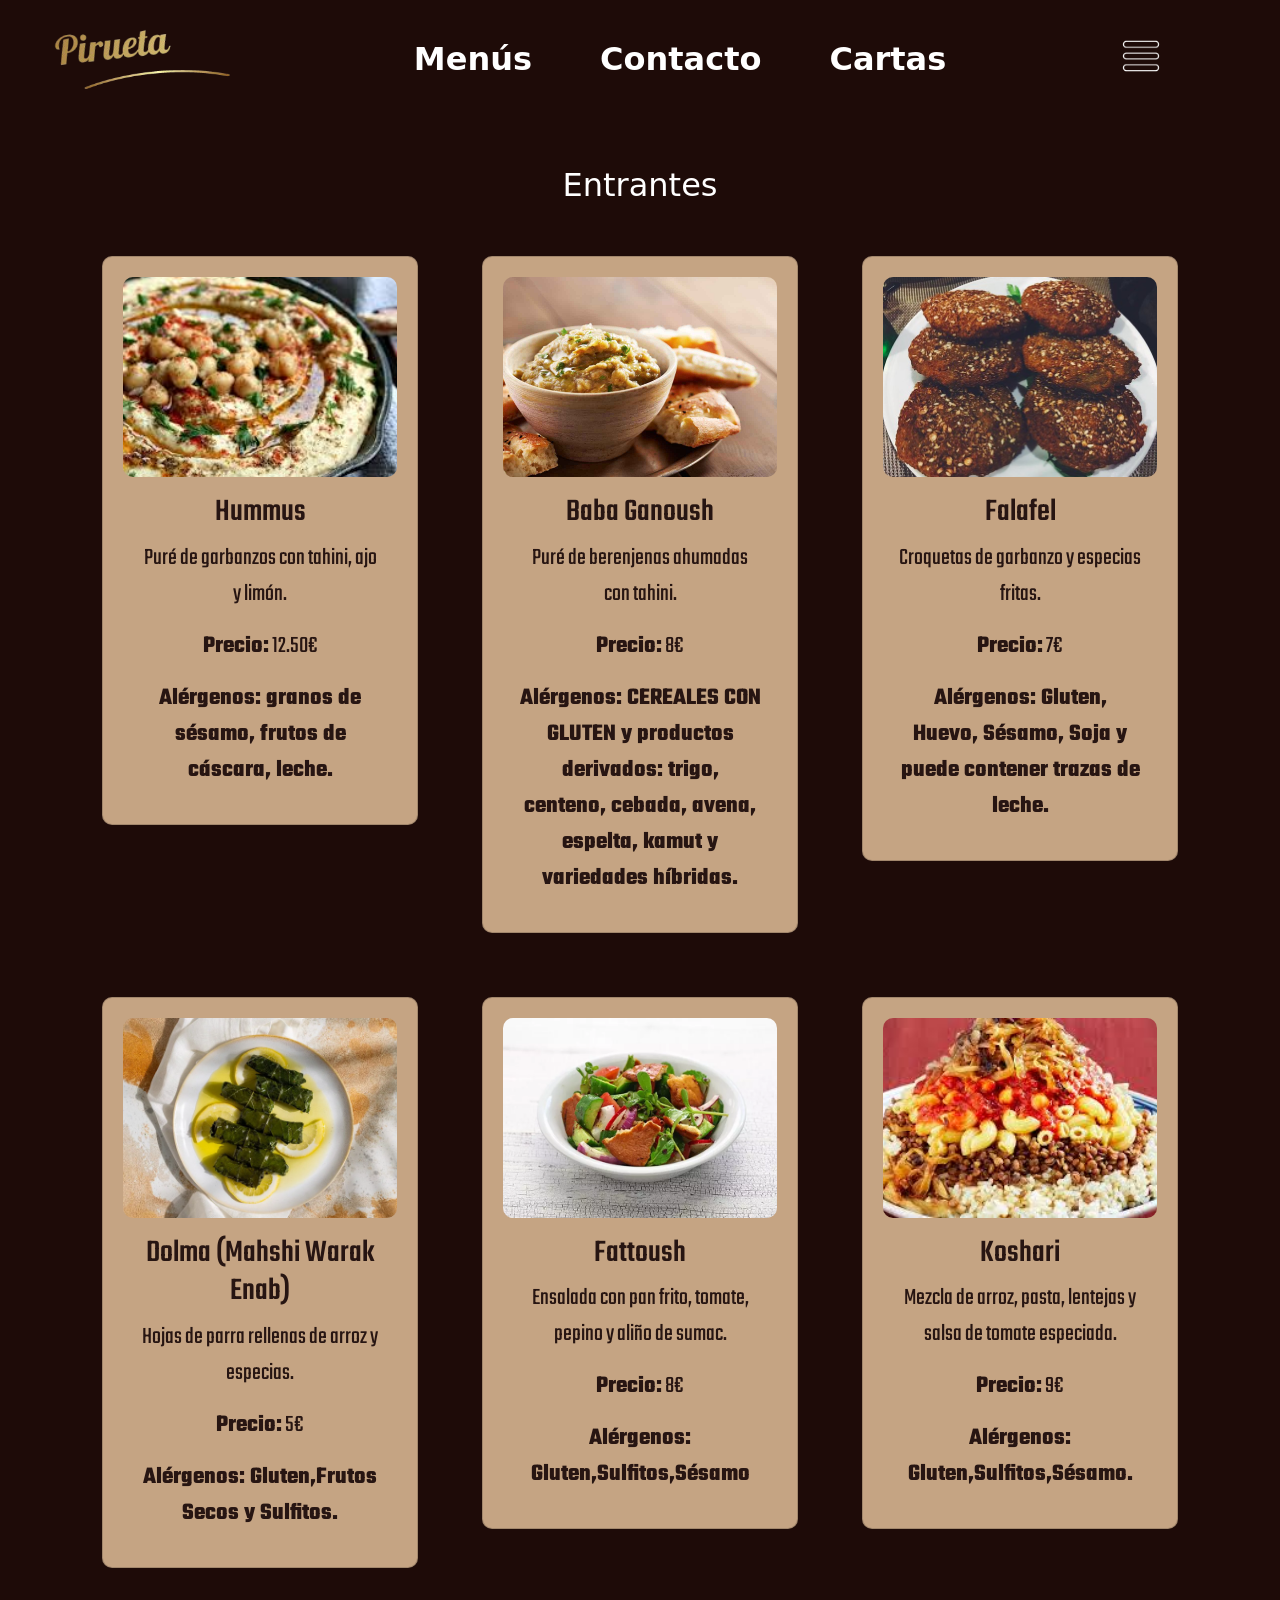
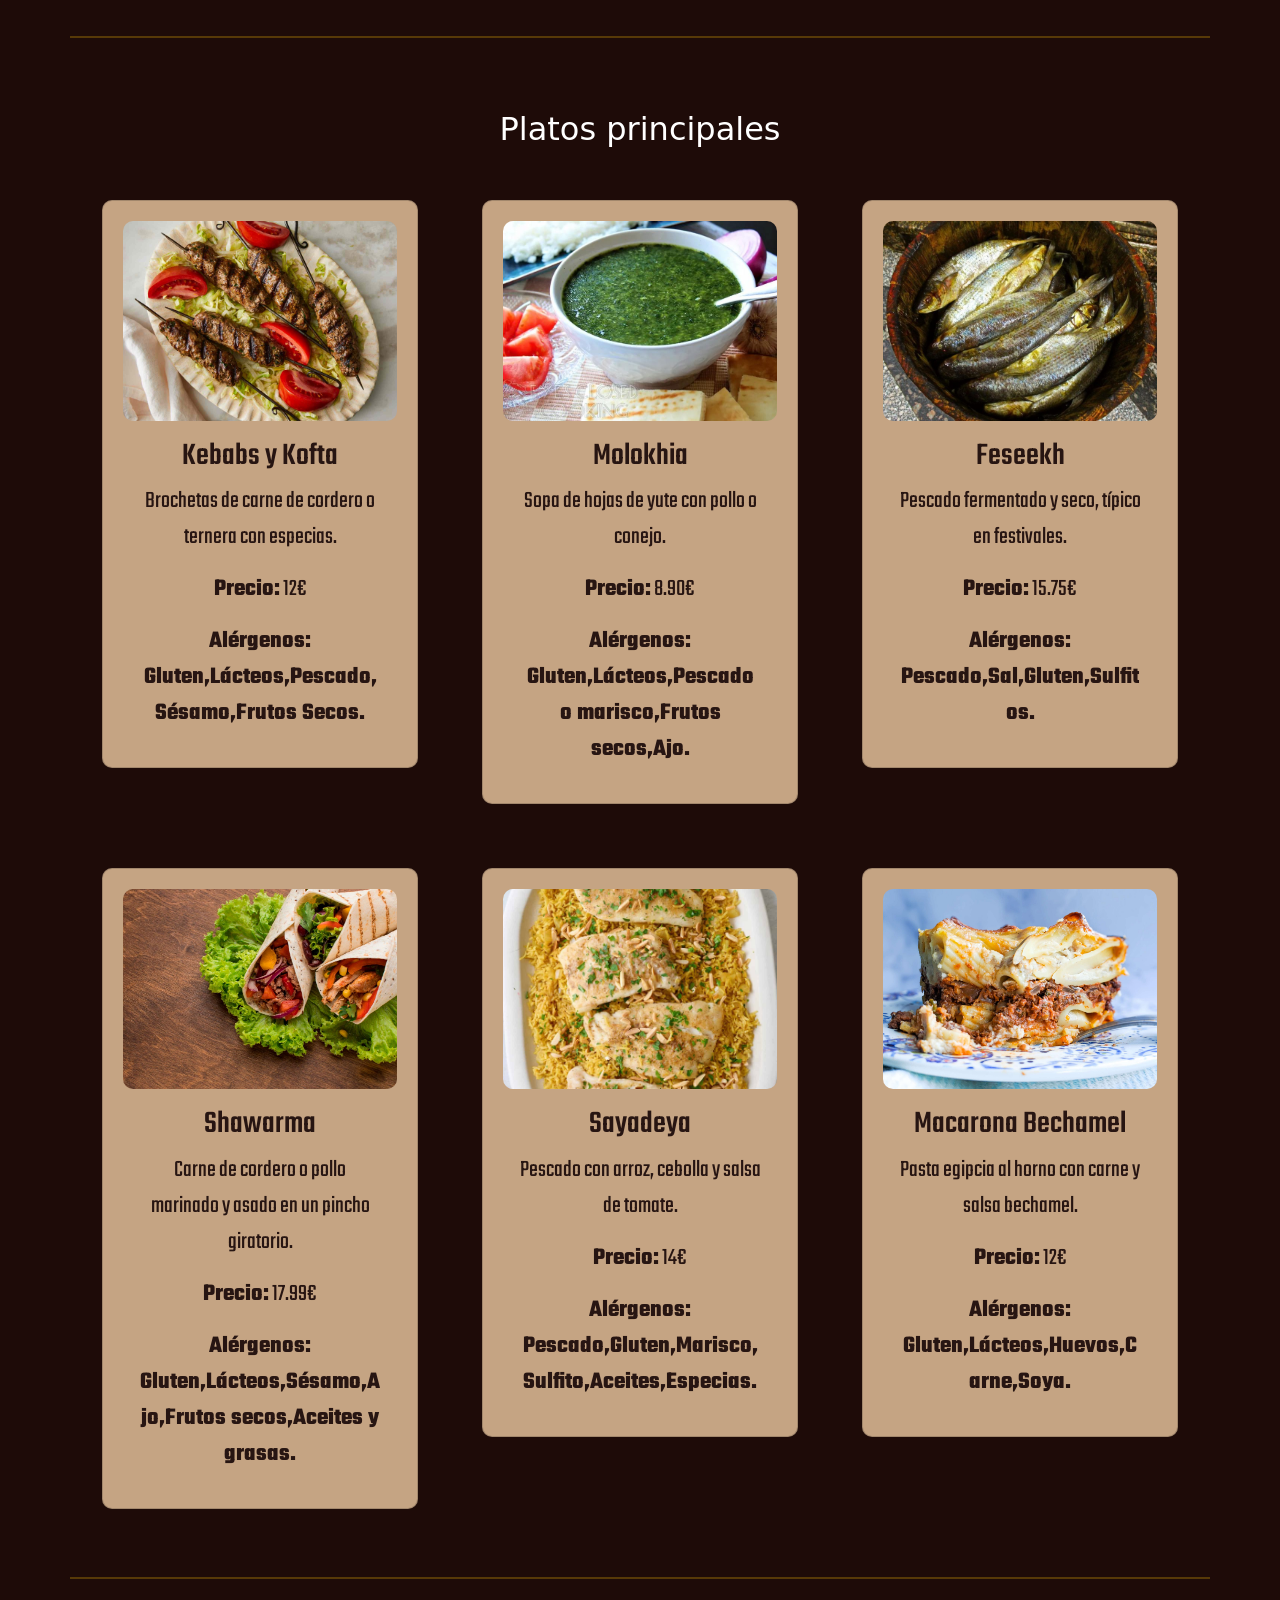
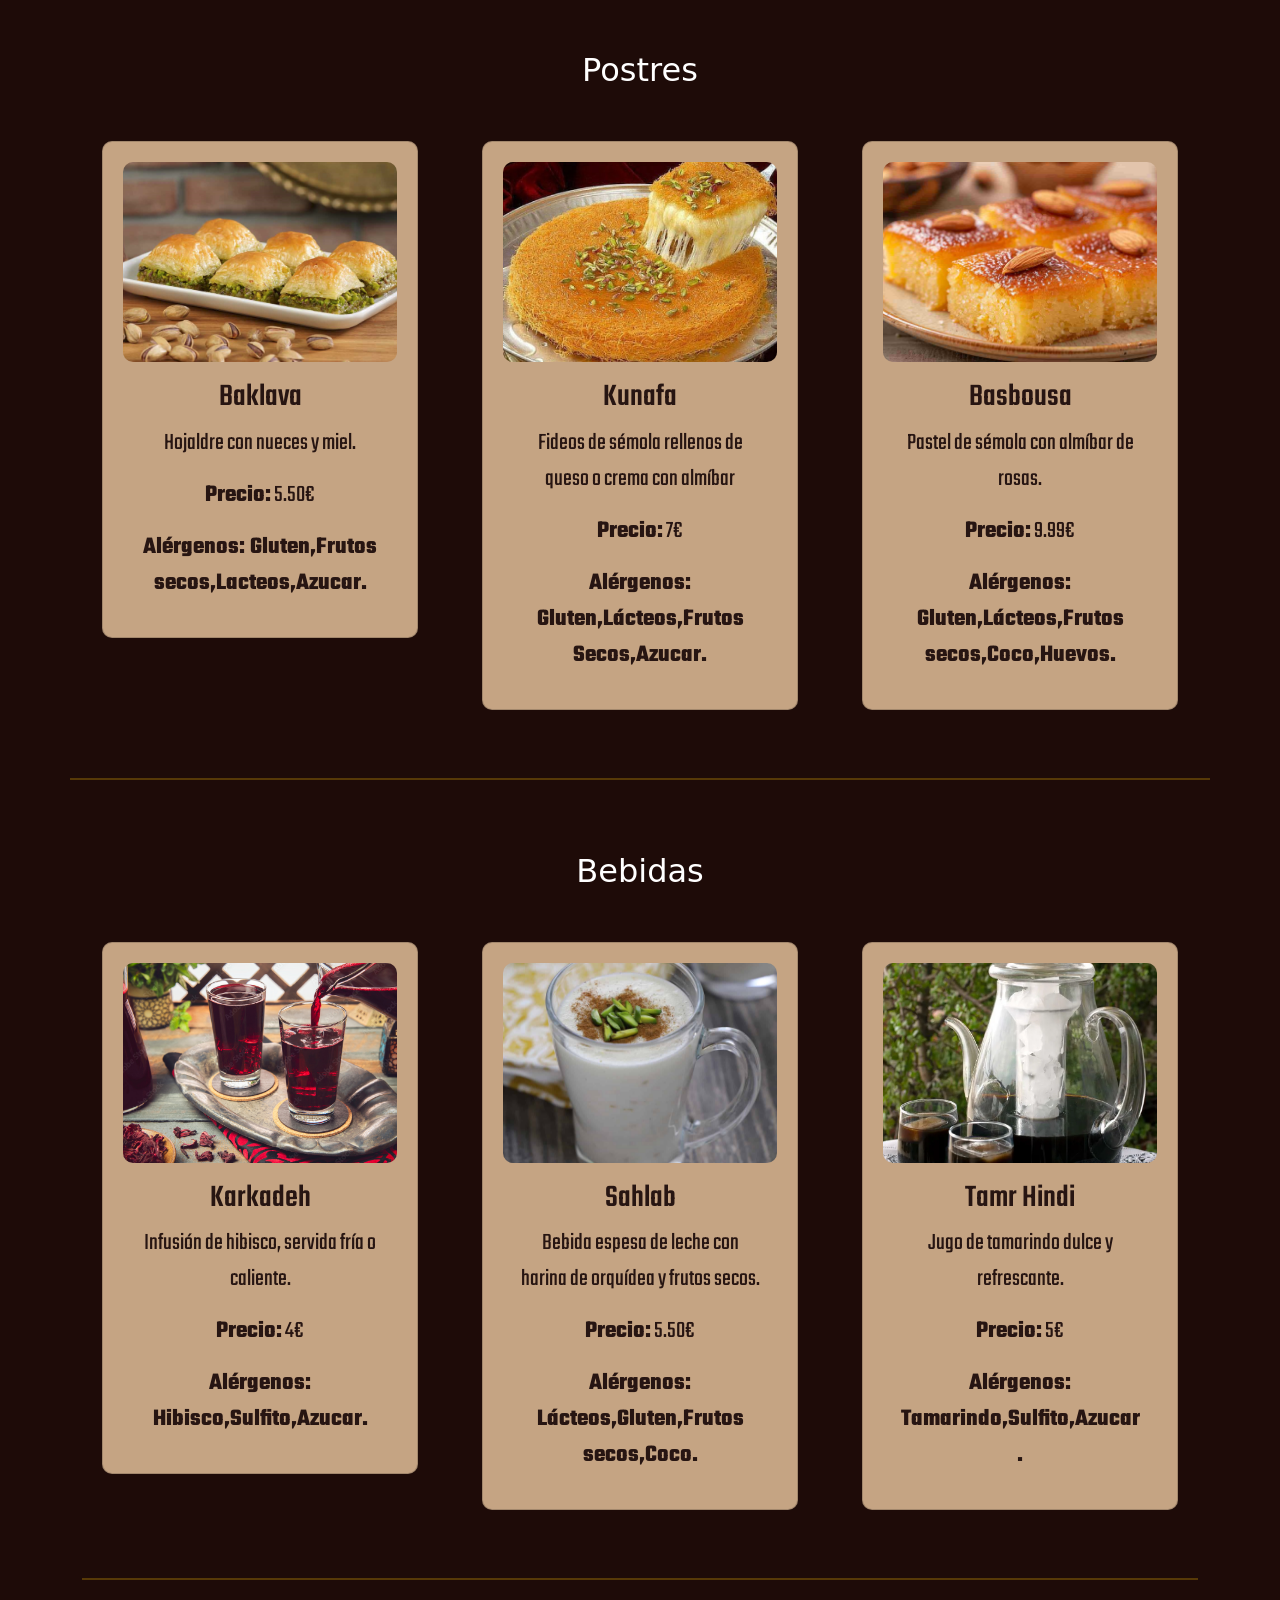
==== views/Carta.html @ cc283c52 "Carta Completada" ====
<!doctype html>
<html lang="en">

<head>
    <title>Carta</title>

    <meta charset="utf-8" />
    <meta name="viewport" content="width=device-width, initial-scale=1, shrink-to-fit=no" />
    <link href="https://cdn.jsdelivr.net/npm/bootstrap@5.3.2/dist/css/bootstrap.min.css" rel="stylesheet"
        integrity="sha384-T3c6CoIi6uLrA9TneNEoa7RxnatzjcDSCmG1MXxSR1GAsXEV/Dwwykc2MPK8M2HN" crossorigin="anonymous" />
    <link rel="stylesheet" href="../styles/scss/carta.css" />
</head>

<body>
    <header>
        <nav class="navbar navbar-light py-4">
            <div class="container d-flex justify-content-between">

                <div>
                    <a href="../Index.html">
                        <img class="image-logo" src="../styles/images/logo.png" alt="Pirueta">
                    </a>
                </div>


                <div class="d-flex gap-5 menu">
                    <h1 class="nav-item">
                        <a class="nav-link" href="#" role="button">Menús</a>
                        <ul class="dropdown-menu">
                            <li><a class="dropdown-item" href="#">Menu Del Dia</a></li>
                            <li><a class="dropdown-item" href="#">Menu De La Semana</a></li>
                            <li><a class="dropdown-item" href="#">Menu Del Mes</a></li>
                    </h1>
                    <h1 class="nav-item">
                        <a class="nav-link" href="#" role="button">Contacto</a>
                        <ul class="dropdown-menu">
                            <li><a class="dropdown-item" href="#">Conócenos</a></li>
                            <li><a class="dropdown-item" href="#">¿Donde nos Ubicamos?</a></li>
                    </h1>
                    <h1 class="nav-item">
                        <a class="nav-link" href="#" role="button">Cartas</a>
                        <ul class="dropdown-menu">
                            <li><a class="dropdown-item" href="Roma.html">Roma</a></li>
                            <li><a class="dropdown-item" href="#">São Paulo</a></li>
                            <li><a class="dropdown-item" href="#">El Cairo</a></li>
                    </h1>
                </div>

                <div>
                    <button class="menubutton" type="button" data-bs-toggle="offcanvas" data-bs-target="#menuOffcanvas"
                        aria-controls="cartOffcanvas">
                    </button>
                </div>
            </div>
        </nav>
    </header>
    <main class="container mt-5">
        <div class="row g-4">
            <!--Entrantes-->
            <h2 class="text-center text-white">Entrantes</h2>
            <div class="col-md-4">
                <div class="card text-center menu-card">
                    <img src="../styles/images/hummus.jpeg" class="card-img-top" alt="Hummus">
                    <div class="card-body">
                        <h5 class="card-title">Hummus</h5>
                        <p class="card-text">Puré de garbanzos con tahini, ajo y limón.</p>
                        <p class="card-text"><strong>Precio:</strong> 12.50€</p>
                        <p class="card-text"><strong>Alérgenos: granos de sésamo, frutos de cáscara, leche.</strong></p>
                    </div>
                </div>
            </div>
            <div class="col-md-4">
                <div class="card text-center menu-card">
                    <img src="../styles/images/Baba Ganoush.jpg" class="card-img-top" alt="Baba Ganoush">
                    <div class="card-body">
                        <h5 class="card-title">Baba Ganoush</h5>
                        <p class="card-text">Puré de berenjenas ahumadas con tahini.</p>
                        <p class="card-text"><strong>Precio:</strong> 8€</p>
                        <p class="card-text"><strong>Alérgenos: CEREALES CON GLUTEN y productos derivados: trigo, centeno, cebada, avena, espelta, kamut y variedades híbridas.</strong></p>
                    </div>
                </div>
            </div>
            <div class="col-md-4">
                <div class="card text-center menu-card">
                    <img src="../styles/images/Falafel.jpg" class="card-img-top" alt="Falafel">
                    <div class="card-body">
                        <h5 class="card-title">Falafel</h5>
                        <p class="card-text">Croquetas de garbanzo y especias fritas.</p>
                        <p class="card-text"><strong>Precio:</strong> 7€</p>
                        <p class="card-text"><strong>Alérgenos: Gluten, Huevo, Sésamo, Soja y puede contener trazas de leche.</strong></p>
                    </div>
                </div>
            </div>
            <div class="col-md-4">
                <div class="card text-center menu-card">
                    <img src="../styles/images/Dolma (Mahshi Warak Enab).webp" class="card-img-top" alt="Dolma (Mahshi Warak Enab)">
                    <div class="card-body">
                        <h5 class="card-title">Dolma (Mahshi Warak Enab)</h5>
                        <p class="card-text"> Hojas de parra rellenas de arroz y especias.</p>
                        <p class="card-text"><strong>Precio:</strong> 5€</p>
                        <p class="card-text"><strong>Alérgenos: Gluten,Frutos Secos y Sulfitos.</strong></p>
                    </div>
                </div>
            </div>
            <div class="col-md-4">
                <div class="card text-center menu-card">
                    <img src="../styles/images/Fattoush.webp" class="card-img-top" alt="Fattoush">
                    <div class="card-body">
                        <h5 class="card-title">Fattoush</h5>
                        <p class="card-text">Ensalada con pan frito, tomate, pepino y aliño de sumac.</p>
                        <p class="card-text"><strong>Precio:</strong> 8€</p>
                        <p class="card-text"><strong>Alérgenos: Gluten,Sulfitos,Sésamo</strong></p>
                    </div>
                </div>
            </div>
            <div class="col-md-4">
                <div class="card text-center menu-card">
                    <img src="../styles/images/Koshari.jpeg" class="card-img-top" alt="Koshari">
                    <div class="card-body">
                        <h5 class="card-title">Koshari</h5>
                        <p class="card-text"> Mezcla de arroz, pasta, lentejas y salsa de tomate especiada.</p>
                        <p class="card-text"><strong>Precio:</strong> 9€</p>
                        <p class="card-text"><strong>Alérgenos: Gluten,Sulfitos,Sésamo.</strong></p>
                    </div>
                </div>
            </div>
            <hr class="border border-warning my-5">
            <!--Platos principales-->
            <h2 class="text-center text-white">Platos principales</h2>
            <div class="col-md-4">
                <div class="card text-center menu-card">
                    <img src="../styles/images/Kebabs y Kofta.jpg" class="card-img-top" alt="Kebabs y Kofta">
                    <div class="card-body">
                        <h5 class="card-title">Kebabs y Kofta</h5>
                        <p class="card-text"> Brochetas de carne de cordero o ternera con especias.</p>
                        <p class="card-text"><strong>Precio:</strong> 12€</p>
                        <p class="card-text"><strong>Alérgenos: Gluten,Lácteos,Pescado,Sésamo,Frutos Secos.</strong></p>
                    </div>
                </div>
            </div>
            <div class="col-md-4">
                <div class="card text-center menu-card">
                    <img src="../styles/images/Molokhia.jpg" class="card-img-top" alt="Molokhia">
                    <div class="card-body">
                        <h5 class="card-title">Molokhia</h5>
                        <p class="card-text"> Sopa de hojas de yute con pollo o conejo.</p>
                        <p class="card-text"><strong>Precio:</strong> 8.90€</p>
                        <p class="card-text"><strong>Alérgenos: Gluten,Lácteos,Pescado o marisco,Frutos secos,Ajo.</strong></p>
                    </div>
                </div>
            </div>
            <div class="col-md-4">
                <div class="card text-center menu-card">
                    <img src="../styles/images/Feseekh.jpg" class="card-img-top" alt="Feseekh">
                    <div class="card-body">
                        <h5 class="card-title">Feseekh</h5>
                        <p class="card-text">  Pescado fermentado y seco, típico en festivales.</p>
                        <p class="card-text"><strong>Precio:</strong> 15.75€</p>
                        <p class="card-text"><strong>Alérgenos: Pescado,Sal,Gluten,Sulfitos.</strong></p>
                    </div>
                </div>
            </div>
            <div class="col-md-4">
                <div class="card text-center menu-card">
                    <img src="../styles/images/Shawarma.jpg" class="card-img-top" alt="Shawarma">
                    <div class="card-body">
                        <h5 class="card-title">Shawarma</h5>
                        <p class="card-text"> Carne de cordero o pollo marinado y asado en un pincho giratorio.</p>
                        <p class="card-text"><strong>Precio:</strong> 17.99€</p>
                        <p class="card-text"><strong>Alérgenos: Gluten,Lácteos,Sésamo,Ajo,Frutos secos,Aceites y grasas.</strong></p>
                    </div>
                </div>
            </div>
            <div class="col-md-4">
                <div class="card text-center menu-card">
                    <img src="../styles/images/Sayadeya.jpg" class="card-img-top" alt="Sayadeya">
                    <div class="card-body">
                        <h5 class="card-title">Sayadeya</h5>
                        <p class="card-text"> Pescado con arroz, cebolla y salsa de tomate.</p>
                        <p class="card-text"><strong>Precio:</strong> 14€</p>
                        <p class="card-text"><strong>Alérgenos: Pescado,Gluten,Marisco,Sulfito,Aceites,Especias.</strong></p>
                    </div>
                </div>
            </div>
            <div class="col-md-4">
                <div class="card text-center menu-card">
                    <img src="../styles/images/Macarona Bechamel.jpg" class="card-img-top" alt="Macarona Bechamel ">
                    <div class="card-body">
                        <h5 class="card-title">Macarona Bechamel </h5>
                        <p class="card-text"> Pasta egipcia al horno con carne y salsa bechamel.</p>
                        <p class="card-text"><strong>Precio:</strong> 12€</p>
                        <p class="card-text"><strong>Alérgenos: Gluten,Lácteos,Huevos,Carne,Soya.</strong></p>
                    </div>
                </div>
            </div>
            <hr class="border border-warning my-5">
            <!--Postres-->
            <h2 class="text-center text-white">Postres</h2>
            <div class="col-md-4">
                <div class="card text-center menu-card">
                    <img src="../styles/images/Baklava.png" class="card-img-top" alt="Baklava ">
                    <div class="card-body">
                        <h5 class="card-title">Baklava </h5>
                        <p class="card-text"> Hojaldre con nueces y miel.</p>
                        <p class="card-text"><strong>Precio:</strong> 5.50€</p>
                        <p class="card-text"><strong>Alérgenos: Gluten,Frutos secos,Lacteos,Azucar.</strong></p>
                    </div>
                </div>
            </div>
            <div class="col-md-4">
                <div class="card text-center menu-card">
                    <img src="../styles/images/Kunafa.jpg" class="card-img-top" alt="Kunafa ">
                    <div class="card-body">
                        <h5 class="card-title">Kunafa </h5>
                        <p class="card-text"> Fideos de sémola rellenos de queso o crema con almíbar</p>
                        <p class="card-text"><strong>Precio:</strong> 7€</p>
                        <p class="card-text"><strong>Alérgenos: Gluten,Lácteos,Frutos Secos,Azucar.</strong></p>
                    </div>
                </div>
            </div>
            <div class="col-md-4">
                <div class="card text-center menu-card">
                    <img src="../styles/images/Basbousa.jpg" class="card-img-top" alt="Basbousa ">
                    <div class="card-body">
                        <h5 class="card-title">Basbousa </h5>
                        <p class="card-text"> Pastel de sémola con almíbar de rosas.</p>
                        <p class="card-text"><strong>Precio:</strong> 9.99€</p>
                        <p class="card-text"><strong>Alérgenos: Gluten,Lácteos,Frutos secos,Coco,Huevos.</strong></p>
                    </div>
                </div>
            </div>
            <hr class="border border-warning my-5">
            <!--Bebidas-->
            <h2 class="text-center text-white">Bebidas</h2>
            <div class="col-md-4">
                <div class="card text-center menu-card">
                    <img src="../styles/images/Karkadeh.jpg" class="card-img-top" alt="Karkadeh ">
                    <div class="card-body">
                        <h5 class="card-title">Karkadeh </h5>
                        <p class="card-text"> Infusión de hibisco, servida fría o caliente.</p>
                        <p class="card-text"><strong>Precio:</strong> 4€</p>
                        <p class="card-text"><strong>Alérgenos: Hibisco,Sulfito,Azucar.</strong></p>
                    </div>
                </div>
            </div>
            <div class="col-md-4">
                <div class="card text-center menu-card">
                    <img src="../styles/images/Sahlab.jpg" class="card-img-top" alt="Sahlab">
                    <div class="card-body">
                        <h5 class="card-title">Sahlab </h5>
                        <p class="card-text"> Bebida espesa de leche con harina de orquídea y frutos secos.</p>
                        <p class="card-text"><strong>Precio:</strong> 5.50€</p>
                        <p class="card-text"><strong>Alérgenos: Lácteos,Gluten,Frutos secos,Coco.</strong></p>
                    </div>
                </div>
            </div>
            <div class="col-md-4">
                <div class="card text-center menu-card">
                    <img src="../styles/images/Tamr Hindi.webp" class="card-img-top" alt="Tamr Hindi">
                    <div class="card-body">
                        <h5 class="card-title">Tamr Hindi</h5>
                        <p class="card-text"> Jugo de tamarindo dulce y refrescante.</p>
                        <p class="card-text"><strong>Precio:</strong> 5€</p>
                        <p class="card-text"><strong>Alérgenos: Tamarindo,Sulfito,Azucar.</strong></p>
                    </div>
                </div>
            </div>
        </div>
        <hr class="border border-warning my-5">

        <!--Offcanvas-->
        <div class="offcanvas offcanvas-start custom-offcanvas" tabindex="-1" id="menuOffcanvas"
            aria-labelledby="menuOffcanvasLabel">
            <div class="offcanvas-body d-flex justify-content-between">
                <div class="d-flex align-content-between flex-wrap logo-section">
                    <h2 class="logo">Pirueta</h2>
                    <h2 class="terms">Terminos Y Condiciones</h2>
                </div>

                <div class="divider"></div>

                <div class="ms-4 destinations">
                    <a href="Roma.html" class="city">Roma</a>
                    <a class="city">São Paulo</a>
                    <a href="Elcairo.html" class="city">El cairo</a>
                </div>
            </div>
        </div>
        </div>
    </main>


    <footer>

    </footer>

    <script src="https://cdn.jsdelivr.net/npm/@popperjs/core@2.11.8/dist/umd/popper.min.js"
        integrity="sha384-I7E8VVD/ismYTF4hNIPjVp/Zjvgyol6VFvRkX/vR+Vc4jQkC+hVqc2pM8ODewa9r"
        crossorigin="anonymous"></script>

    <script src="https://cdn.jsdelivr.net/npm/bootstrap@5.3.2/dist/js/bootstrap.min.js"
        integrity="sha384-BBtl+eGJRgqQAUMxJ7pMwbEyER4l1g+O15P+16Ep7Q9Q+zqX6gSbd85u4mG4QzX+"
        crossorigin="anonymous"></script>
</body>

</html>
---- styles/scss/carta.css ----
@import url("https://fonts.googleapis.com/css2?family=Geist+Mono:wght@100..900&family=Lavishly+Yours&family=Roboto:ital,wght@0,100;0,300;0,400;0,500;0,700;0,900;1,100;1,300;1,400;1,500;1,700;1,900&display=swap");
@import url("https://fonts.googleapis.com/css2?family=Monsieur+La+Doulaise&family=Pochaevsk&family=Roboto:ital,wght@0,100..900;1,100..900&family=Teko:wght@300..700&display=swap");
body,
html {
  background-color: #1e0b08;
  overflow-x: hidden;
}

main {
  animation: fade-in 2s ease-in-out;
}

@keyframes fade-in {
  0% {
    opacity: 0;
  }
  100% {
    opacity: 1;
  }
}
.navbar {
  width: 95%;
}
.navbar .image-logo {
  height: 70px;
}
.navbar .menu {
  text-align: center;
}
.navbar .menu .nav-item {
  font-size: 2rem;
  font-weight: bold;
  color: #ffffff;
  margin: 0 10px;
  position: relative;
}
.navbar .menu .nav-item:hover > .dropdown-menu {
  display: block;
}
.navbar .menu .nav-item a {
  color: #ffffff;
  text-decoration: none;
  transition: color 0.3s ease-in-out;
}
.navbar .menu .nav-item a:hover {
  color: gold;
}
.navbar .menu .nav-item .dropdown-menu {
  background-color: #f5deb3;
  border: none;
  display: none;
  position: absolute;
  top: 100%;
  left: 0;
}
.navbar .menu .nav-item .dropdown-item {
  background-color: #f5deb3;
  color: #271512;
  transition: background 0.3s, color 0.3s;
}
.navbar .menu .nav-item .dropdown-item:hover {
  background-color: #efca86;
  color: black;
}

.menubutton {
  background-image: url("../images/menu.png");
  background-size: cover;
  background-color: transparent;
  height: 50px;
  width: 50px;
  border: transparent;
}

.custom-offcanvas {
  width: 400px;
  background: wheat;
  color: #1e0b08;
  font-family: "Serif", serif;
  display: flex;
  text-align: right;
  padding: 20px;
}
.custom-offcanvas #menuOffcanvas {
  animation: fade-incanvas 3s;
}
@keyframes fade-incanvas {
  0% {
    opacity: 0;
  }
  50% {
    opacity: 0.7;
  }
  100% {
    opacity: 1;
  }
}
.custom-offcanvas .offcanvas-body {
  text-align: start;
}
.custom-offcanvas .offcanvas-body .logo-section {
  margin-bottom: 20px;
}
.custom-offcanvas .offcanvas-body .logo-section .logo {
  font-size: 28px;
  font-weight: bold;
}
.custom-offcanvas .offcanvas-body .logo-section .terms {
  font-size: 1.5rem;
}
.custom-offcanvas .offcanvas-body .divider {
  width: 1px;
  height: 20%;
  background-color: #1e0b08;
  position: absolute;
  left: 55%;
  top: 0;
  bottom: 0;
}
.custom-offcanvas .offcanvas-body .destinations {
  display: flex;
  flex-direction: column;
  gap: 15px;
  width: 80%;
}
.custom-offcanvas .offcanvas-body .destinations .city {
  font-size: 22px;
  font-weight: 500;
  cursor: pointer;
  text-decoration: none;
  color: #1e0b08;
}

.menu-card {
  background-color: #C5A483;
}
.menu-card .card-title {
  font-family: "Teko", serif;
  font-size: 2rem;
  color: #271512;
}
.menu-card .card-text {
  font-family: "Teko", serif;
  font-size: 1.5rem;
  color: #271512;
}

.menu-card {
  margin: 20px;
  padding: 20px;
  border-radius: 10px;
  transition: box-shadow 0.3s ease-in-out;
}
.menu-card img {
  width: 100%;
  height: 200px;
  -o-object-fit: cover;
     object-fit: cover;
  border-radius: 10px;
}
.menu-card:hover {
  box-shadow: 0 0 20px 0 rgba(0, 0, 0, 0.4);
}/*# sourceMappingURL=carta.css.map */
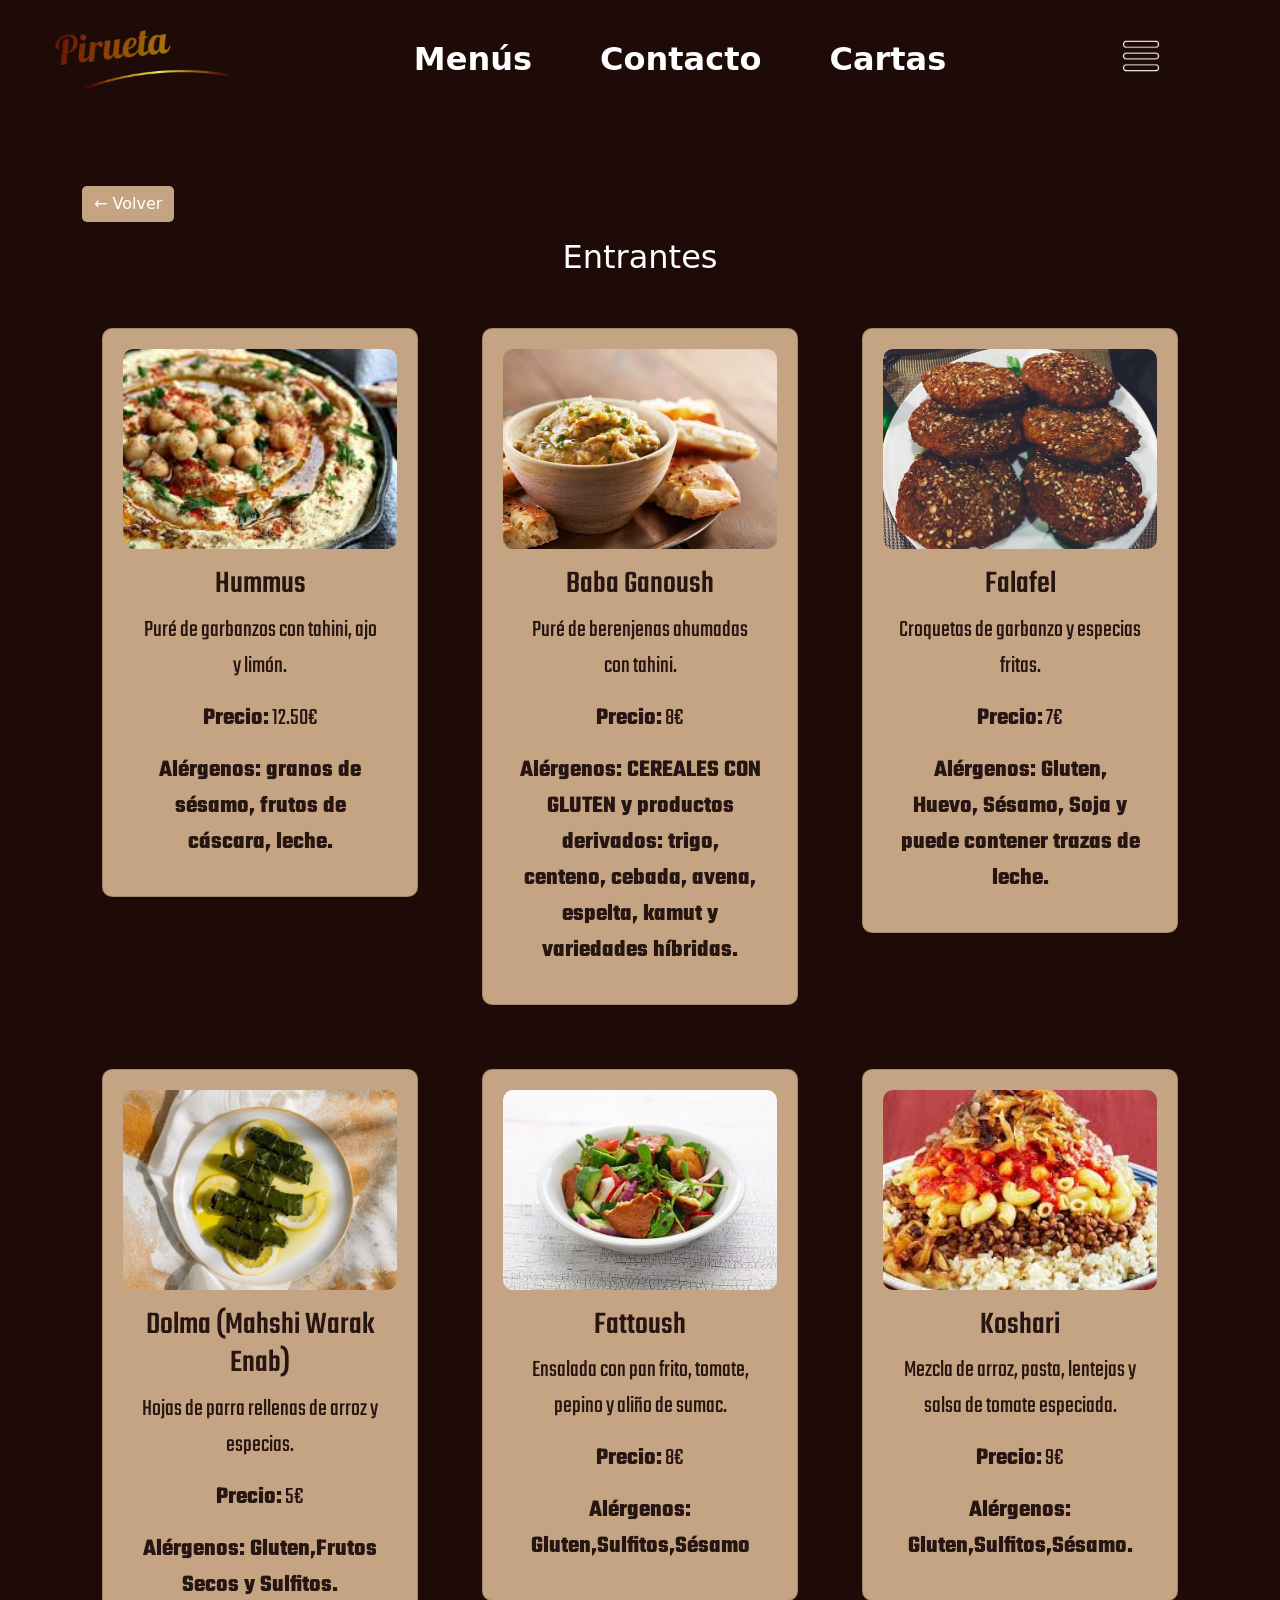
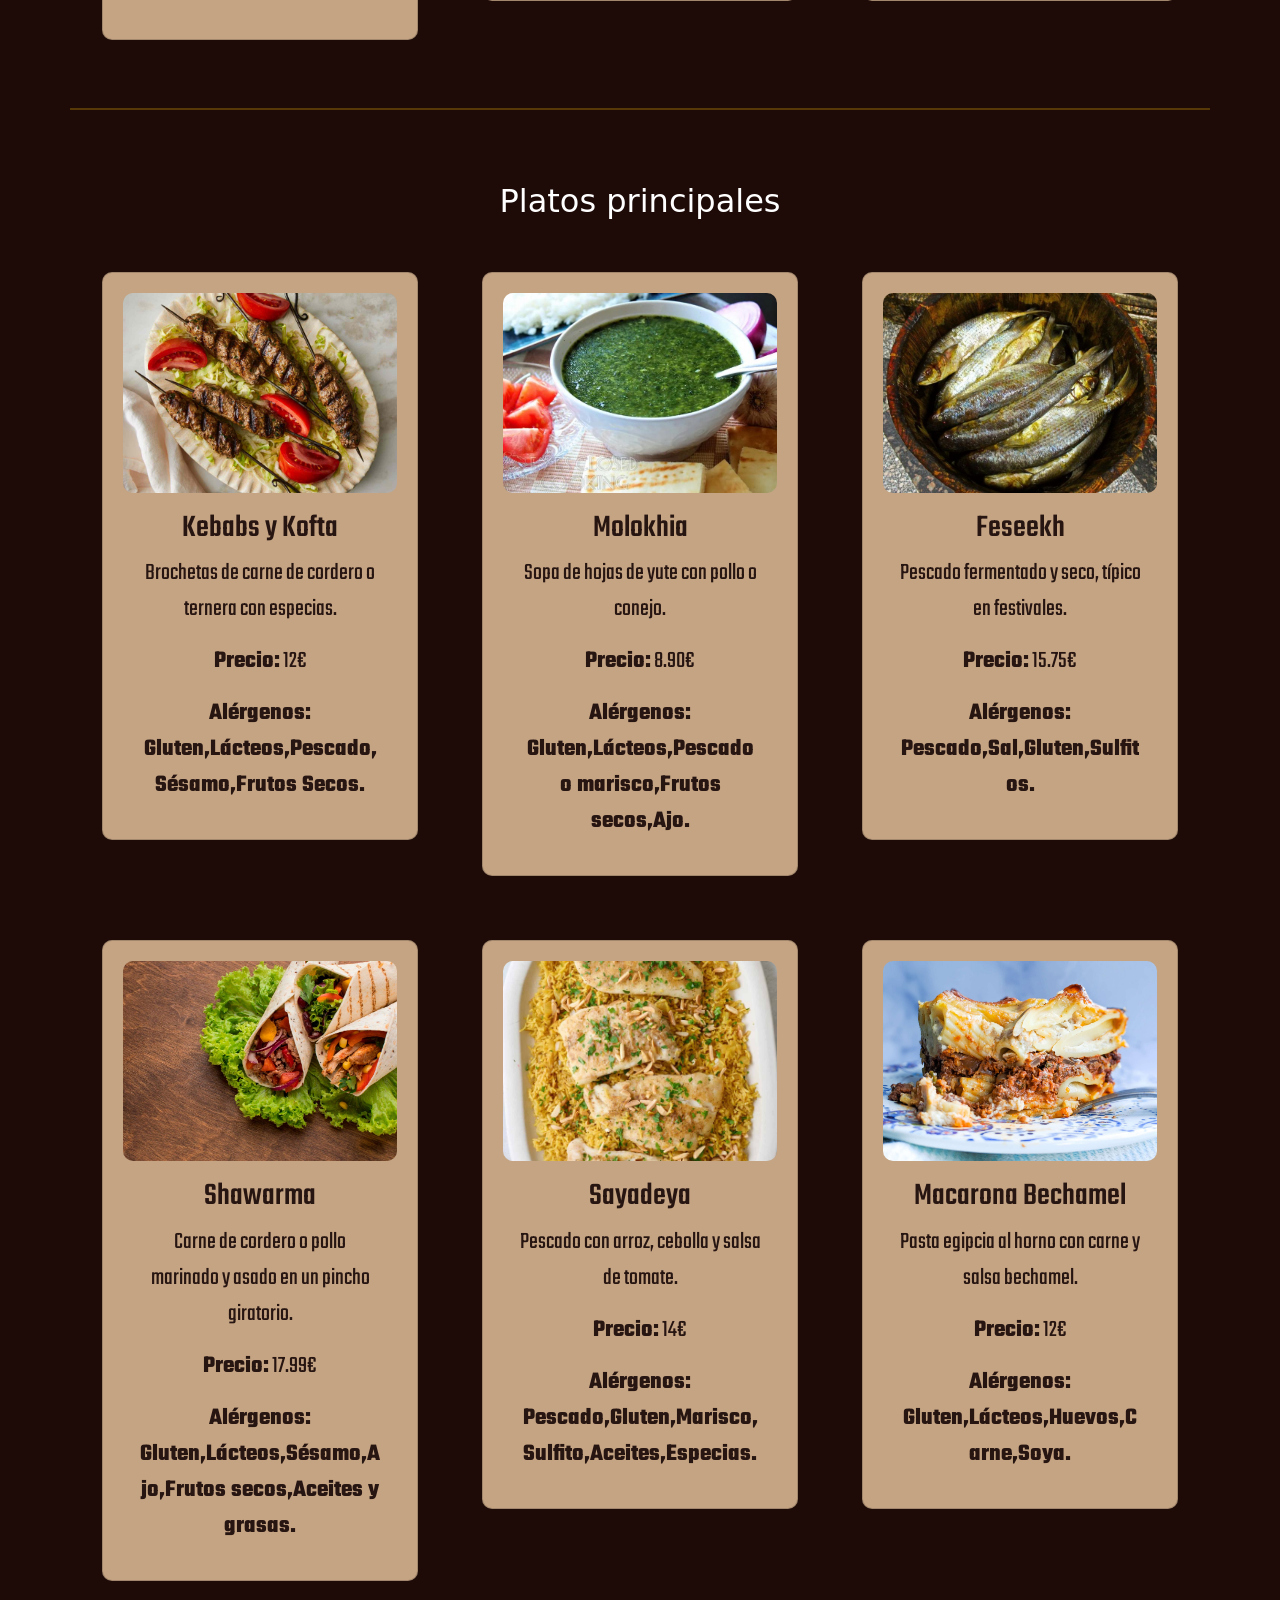
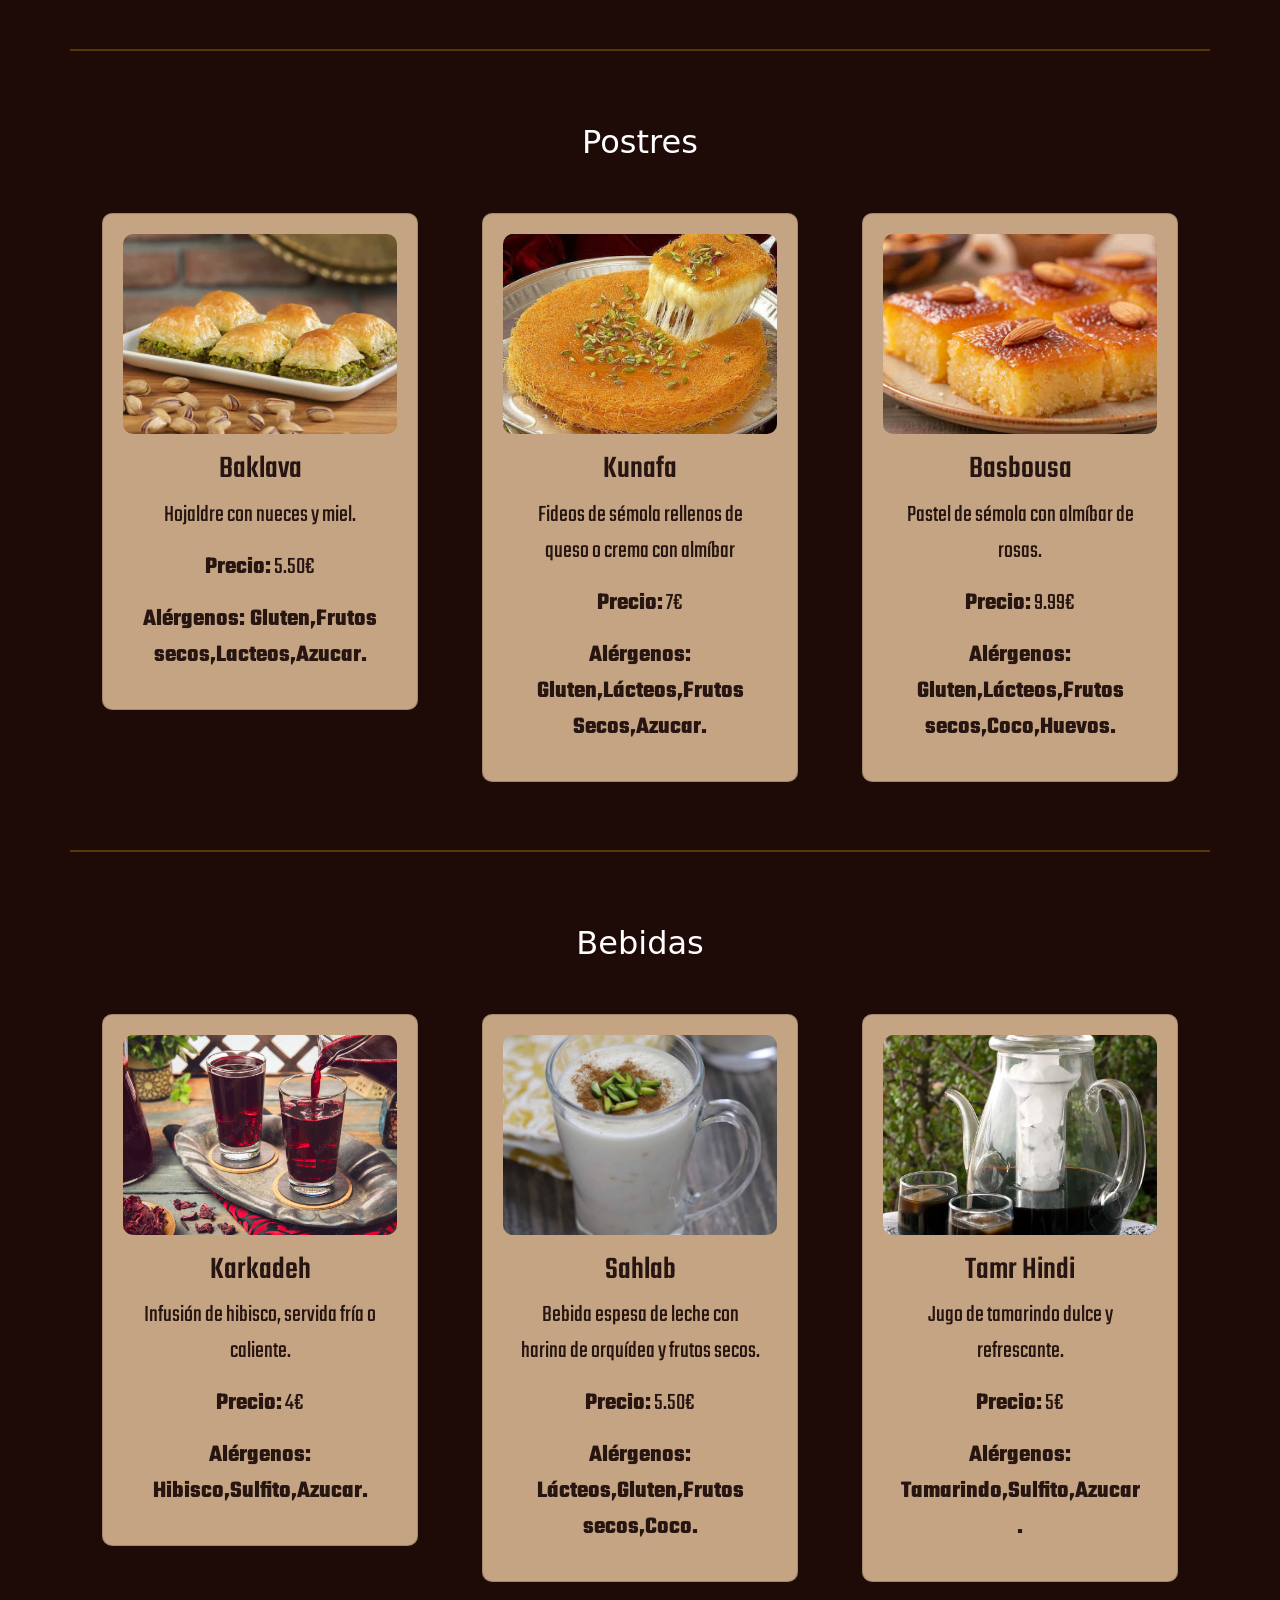
==== commit 5867b2a2: "Poyecto Terminado" ====
--- a/views/Carta.html
+++ b/views/Carta.html
@@ -55,6 +55,9 @@
         </nav>
     </header>
     <main class="container mt-5">
+        <a href="javascript:history.back()" class="btn mb-3 btnvolver">
+            ← Volver
+        </a>
         <div class="row g-4">
             <!--Entrantes-->
             <h2 class="text-center text-white">Entrantes</h2>
--- a/styles/scss/carta.css
+++ b/styles/scss/carta.css
@@ -23,6 +23,7 @@
 }
 .navbar .image-logo {
   height: 70px;
+  mix-blend-mode: hard-light;
 }
 .navbar .menu {
   text-align: center;
@@ -61,6 +62,27 @@
 .navbar .menu .nav-item .dropdown-item:hover {
   background-color: #efca86;
   color: black;
+}
+
+.btnvolver {
+  background-color: #C5A483;
+  border: none;
+  border-radius: 5px;
+  color: white;
+  font-size: 16px;
+  cursor: pointer;
+  transition: background-color 0.3s ease-in-out, transform 0.2s ease, box-shadow 0.3s ease;
+  margin-top: 20px;
+}
+.btnvolver:hover {
+  background-color: #d5bea6;
+  transform: scale(1.05);
+  box-shadow: 0 4px 10px rgba(197, 164, 131, 0.5);
+}
+.btnvolver:active {
+  background-color: #ab7e50;
+  transform: scale(0.95);
+  box-shadow: 0 2px 5px rgba(197, 164, 131, 0.3);
 }
 
 .menubutton {
